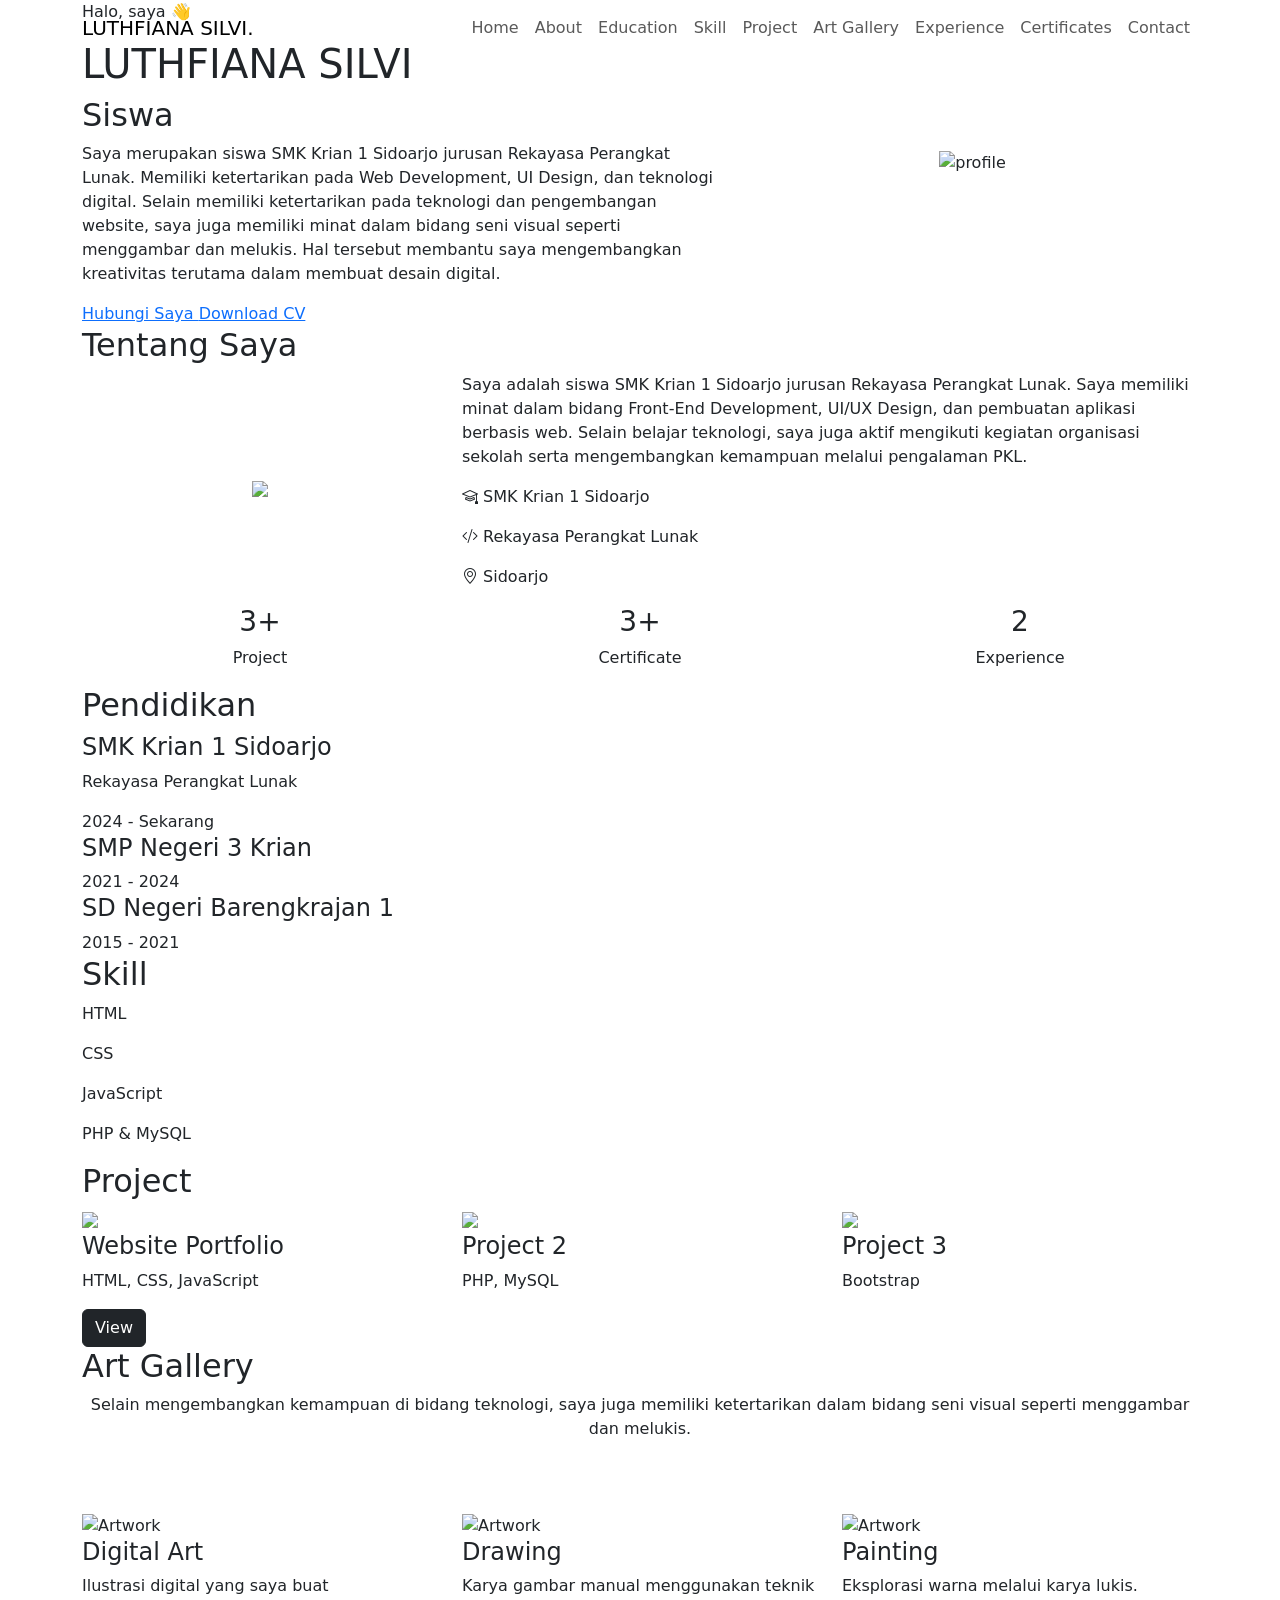
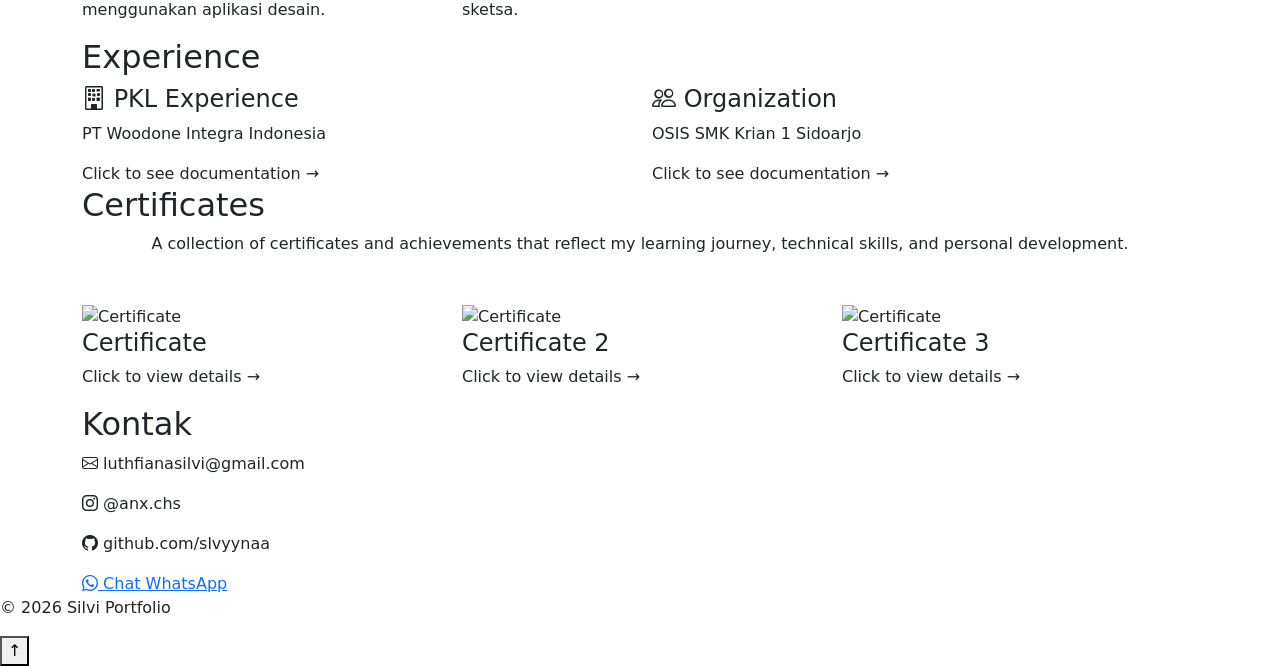
==== index.html @ 1376b007 "Add files via upload" ====
<!DOCTYPE html>
<html lang="id">

<head>

    <meta charset="UTF-8">
    <meta name="viewport" content="width=device-width, initial-scale=1.0">

    <title>Portfolio | Silvi</title>

    <!-- Bootstrap -->
    <link 
    href="https://cdn.jsdelivr.net/npm/bootstrap@5.3.7/dist/css/bootstrap.min.css" 
    rel="stylesheet">

    <!-- Bootstrap Icon -->
    <link 
    rel="stylesheet" 
    href="https://cdn.jsdelivr.net/npm/bootstrap-icons@1.11.3/font/bootstrap-icons.min.css">

    <!-- Google Font -->
    <link 
    href="https://fonts.googleapis.com/css2?family=Poppins:wght@300;400;500;600;700&display=swap" 
    rel="stylesheet">


    <!-- CSS -->
    <link rel="stylesheet" href="asset/style.css">

</head>


<body>


<!-- ================= NAVBAR ================= -->

<nav class="navbar navbar-expand-lg fixed-top">

<div class="container">

<a class="navbar-brand" href="#">
    LUTHFIANA SILVI<span>.</span>
</a>


<button 
class="navbar-toggler" 
type="button" 
data-bs-toggle="collapse" 
data-bs-target="#menu">

<i class="bi bi-list"></i>

</button>


<div class="collapse navbar-collapse" id="menu">


<ul class="navbar-nav ms-auto">


<li class="nav-item">
<a href="#home" class="nav-link">
Home
</a>
</li>


<li class="nav-item">
<a href="#about" class="nav-link">
About
</a>
</li>


<li class="nav-item">
<a href="#education" class="nav-link">
Education
</a>
</li>


<li class="nav-item">
<a href="#skill" class="nav-link">
Skill
</a>
</li>


<li class="nav-item">
<a href="#project" class="nav-link">
Project
</a>
</li>


<li class="nav-item">
    <a href="#gallery" class="nav-link">
    Art Gallery
    </a>
    </li>


<li class="nav-item">
<a href="#experience" class="nav-link">
Experience
</a>
</li>


<li class="nav-item">
    <a class="nav-link" href="#certificate">Certificates</a>
</li>


<li class="nav-item">
<a href="#contact" class="nav-link">
Contact
</a>
</li>


</ul>


</div>


</div>

</nav>





<!-- ================= HERO ================= -->

<section id="home" class="hero">


<div class="circle circle-1"></div>

<div class="circle circle-2"></div>


<div class="container">


<div class="row align-items-center">


<div class="col-lg-7">


<p class="hello">
Halo, saya 👋
</p>


<h1>
LUTHFIANA SILVI
</h1>


<h2>
Siswa 
<span id="typing"></span>
</h2>


<p class="hero-text">

Saya merupakan siswa SMK Krian 1 Sidoarjo
jurusan Rekayasa Perangkat Lunak.
Memiliki ketertarikan pada Web Development,
UI Design, dan teknologi digital.
Selain memiliki ketertarikan pada teknologi dan pengembangan website,
saya juga memiliki minat dalam bidang seni visual seperti menggambar dan melukis.
Hal tersebut membantu saya mengembangkan kreativitas terutama dalam membuat desain digital.

</p>



<div class="hero-button">


<a href="#contact" class="btn-primary-custom">

Hubungi Saya

</a>


<a href="#" class="btn-outline-custom">

Download CV

</a>


</div>


</div>





<div class="col-lg-5 text-center">


<div class="profile-wrapper">


<div class="profile-ring"></div>


<img 
src="asset/img/profile.jpeg" 
class="profile-img"
alt="profile">


</div>


</div>



</div>


</div>


</section>







<!-- ================= ABOUT ================= -->


<section id="about">


<div class="container">


<h2 class="title">
Tentang Saya
</h2>


<div class="about-card">


<div class="row align-items-center">


<div class="col-md-4 text-center">


<img 
src="asset/img/profile.jpeg"
class="about-img">


</div>



<div class="col-md-8">


<p>

Saya adalah siswa SMK Krian 1 Sidoarjo
jurusan Rekayasa Perangkat Lunak.

Saya memiliki minat dalam bidang
Front-End Development, UI/UX Design,
dan pembuatan aplikasi berbasis web.

Selain belajar teknologi, saya juga aktif
mengikuti kegiatan organisasi sekolah
serta mengembangkan kemampuan
melalui pengalaman PKL.

</p>



<div class="info">


<p>
<i class="bi bi-mortarboard"></i>
SMK Krian 1 Sidoarjo
</p>


<p>
<i class="bi bi-code-slash"></i>
Rekayasa Perangkat Lunak
</p>


<p>
<i class="bi bi-geo-alt"></i>
Sidoarjo
</p>


</div>


</div>


</div>


</div>


</div>


</section>








<!-- ================= STATISTIC ================= -->


<section class="statistic">


<div class="container">


<div class="row text-center">


<div class="col-md-4">

<h3>
3+
</h3>

<p>
Project
</p>


</div>



<div class="col-md-4">

<h3>
3+
</h3>

<p>
Certificate
</p>


</div>



<div class="col-md-4">

<h3>
2
</h3>

<p>
Experience
</p>


</div>


</div>


</div>


</section>







<!-- ================= EDUCATION ================= -->


<section id="education">


<div class="container">


<h2 class="title">
Pendidikan
</h2>


<div class="timeline">



<div class="timeline-item">


<div class="dot"></div>


<div class="timeline-content">

<h4>
SMK Krian 1 Sidoarjo
</h4>

<p>
Rekayasa Perangkat Lunak
</p>

<span>
2024 - Sekarang
</span>


</div>


</div>





<div class="timeline-item">


<div class="dot"></div>


<div class="timeline-content">


<h4>
SMP Negeri 3 Krian
</h4>


<span>
2021 - 2024
</span>


</div>


</div>





<div class="timeline-item">


<div class="dot"></div>


<div class="timeline-content">


<h4>
SD Negeri Barengkrajan 1
</h4>


<span>
2015 - 2021
</span>


</div>


</div>



</div>


</div>


</section>







<!-- ================= SKILL ================= -->


<section id="skill">


<div class="container">


<h2 class="title">
Skill
</h2>


<div class="skill-wrapper">


<div class="skill">

<p>
HTML
</p>

<div class="bar">
<span style="width:60%">
</span>
</div>


</div>



<div class="skill">

<p>
CSS
</p>

<div class="bar">
<span style="width:40%">
</span>
</div>


</div>



<div class="skill">

<p>
JavaScript
</p>

<div class="bar">
<span style="width:40%">
</span>
</div>


</div>



<div class="skill">

<p>
PHP & MySQL
</p>

<div class="bar">
<span style="width:50%">
</span>
</div>


</div>


</div>


</div>


</section>







<!-- ================= PROJECT ================= -->


<section id="project">


<div class="container">


<h2 class="title">
Project
</h2>


<div class="row g-4">


<div class="col-md-4">


<div class="project-card">


<img src="asset/img/project1.png">


<h4>
Website Portfolio
</h4>


<p>
HTML, CSS, JavaScript
</p>


<a href="https://slvyynaa.github.io/websiteportofolio" target="_blank" class="btn btn-dark">
    View
</a>


</div>


</div>





<div class="col-md-4">


<div class="project-card">


<img src="assets/project2.jpg">


<h4>
Project 2
</h4>


<p>
PHP, MySQL
</p>


</div>


</div>





<div class="col-md-4">


<div class="project-card">


<img src="assets/project3.jpg">


<h4>
Project 3
</h4>


<p>
Bootstrap
</p>


</div>


</div>



</div>


</div>


</section>





<!-- ================= ART GALLERY ================= -->

<section id="gallery">

    <div class="container">

        <h2 class="title">
            Art Gallery
        </h2>

        <p class="text-center gallery-desc">
            Selain mengembangkan kemampuan di bidang teknologi,
            saya juga memiliki ketertarikan dalam bidang seni visual
            seperti menggambar dan melukis.
        </p>

        <div class="row g-4 mt-5">

            <!-- Artwork 1 -->
            <div class="col-lg-4 col-md-6">

                <div class="gallery-card">

                    <img src="assets/art1.jpg"
                     alt="Artwork"
                     data-bs-toggle="modal"
                     data-bs-target="#art1Modal">

                    <div class="gallery-info">

                        <h4>Digital Art</h4>

                        <p>Ilustrasi digital yang saya buat menggunakan aplikasi desain.</p>

                    </div>

                </div>

            </div>

            <!-- Artwork 2 -->
            <div class="col-lg-4 col-md-6">

                <div class="gallery-card">

                    <img src="asset/img/art2.jpeg"
                     alt="Artwork"
                     data-bs-toggle="modal"
                     data-bs-target="#art2Modal">


                    <div class="gallery-info">

                        <h4>Drawing</h4>

                        <p>Karya gambar manual menggunakan teknik sketsa.</p>

                    </div>

                </div>

            </div>

            <!-- Artwork 3 -->
            <div class="col-lg-4 col-md-6">

                <div class="gallery-card">

                    <img src="assets/art3.jpg"
                     alt="Artwork"
                     data-bs-toggle="modal"
                     data-bs-target="#art3Modal">

                    <div class="gallery-info">

                        <h4>Painting</h4>

                        <p>Eksplorasi warna melalui karya lukis.</p>

                    </div>

                </div>

            </div>

        </div>

    </div>

</section>




<!-- ================= EXPERIENCE ================= -->

<section id="experience">


    <div class="container">
    
    
    <h2 class="title">
    Experience
    </h2>
    
    
    
    <div class="row g-4">
    
    
    
    <!-- PKL -->
    
    <div class="col-md-6">
    
    
    <div class="experience-card"
    data-bs-toggle="modal"
    data-bs-target="#pklModal">
    
    
    <h4>
    <i class="bi bi-building"></i>
    PKL Experience
    </h4>
    
    
    <p>
    PT Woodone Integra Indonesia
    </p>
    
    
    <span>
    Click to see documentation →
    </span>
    
    
    </div>
    
    
    </div>
    
    
    
    
    
    <!-- ORGANIZATION -->
    
    <div class="col-md-6">
    
    
    <div class="experience-card"
    data-bs-toggle="modal"
    data-bs-target="#osisModal">
    
    
    <h4>
    <i class="bi bi-people"></i>
    Organization
    </h4>
    
    
    <p>
    OSIS SMK Krian 1 Sidoarjo
    </p>
    
    
    <span>
    Click to see documentation →
    </span>
    
    
    </div>
    
    
    </div>
    
    
    
    </div>
    
    
    </div>
    
    
    </section>




<!-- ================= CERTIFICATES ================= -->

<section id="certificate">

    <div class="container">

        <h2 class="title">Certificates</h2>

        <p class="text-center certificate-desc">
            A collection of certificates and achievements that reflect my learning journey,
            technical skills, and personal development.
        </p>

        <div class="row justify-content-center g-4 mt-4">

            <!-- Certificate 1 -->
            <div class="col-lg-4 col-md-6">

                <div class="certificate-card"
                    data-bs-toggle="modal"
                    data-bs-target="#certificate1">

                    <img src="asset/img/certificate1.jpg" alt="Certificate">

                    <div class="certificate-info">

                        <h4>Certificate</h4>

                        <p>Click to view details →</p>

                    </div>

                </div>

            </div>

            <!-- Certificate 2 -->
            <div class="col-lg-4 col-md-6">

                <div class="certificate-card"
                    data-bs-toggle="modal"
                    data-bs-target="#certificate2">

                    <img src="asset/img/certificate2.jpg" alt="Certificate">

                    <div class="certificate-info">

                        <h4>Certificate 2</h4>

                        <p>Click to view details →</p>

                    </div>

                </div>

            </div>

            <!-- Certificate 3 -->
            <div class="col-lg-4 col-md-6">

                <div class="certificate-card"
                    data-bs-toggle="modal"
                    data-bs-target="#certificate3">

                    <img src="asset/img/certificate3.jpg" alt="Certificate">

                    <div class="certificate-info">

                        <h4>Certificate 3</h4>

                        <p>Click to view details →</p>

                    </div>

                </div>

            </div>

        </div>

    </div>

</section>



<!-- ================= CONTACT ================= -->


<section id="contact">


<div class="container">


<h2 class="title">
Kontak
</h2>


<div class="contact-card">


<p>
<i class="bi bi-envelope"></i>
luthfianasilvi@gmail.com
</p>


<p>
<i class="bi bi-instagram"></i>
@anx.chs
</p>


<p>
<i class="bi bi-github"></i>
github.com/slvyynaa
</p>


<a 
href="https://wa.me/6282143190004" 
target="_blank"
class="whatsapp-btn">

<i class="bi bi-whatsapp"></i>
Chat WhatsApp

</a>



</div>


</div>


</section>







<footer>

<p>
© 2026 Silvi Portfolio
</p>



<!-- ================= PKL MODAL ================= -->


<div class="modal fade" id="pklModal">


    <div class="modal-dialog modal-lg">
    
    
    <div class="modal-content">
    
    
    <div class="modal-header">
    
    
    <h3>
    PKL - PT Woodone Integra Indonesia
    </h3>
    
    
    <button 
    class="btn-close"
    data-bs-dismiss="modal">
    </button>
    
    
    </div>
    
    
    
    <div class="modal-body">
    
    
    <div class="gallery">
    
    
    <img src="asset/img/pkl1.jpeg">
    
    <img src="asset/img/pkl2.jpeg">
    
    <img src="asset/img/pkl3.jpg">
    
    
    </div>
    
    
    
    <h5>
    Deskripsi
    </h5>
    
    
    <p>
    
    Melaksanakan kegiatan Praktik Kerja Lapangan
    di PT Woodone Integra Indonesia pada bagian
    Research & Development Sample.
    
    </p>
    
    
    </div>
    
    
    </div>
    
    
    </div>
    
    
    </div>



    <!-- ================= OSIS MODAL ================= -->


<div class="modal fade" id="osisModal">


    <div class="modal-dialog modal-lg">
    
    
    <div class="modal-content">
    
    
    <div class="modal-header">
    
    
    <h3>
    OSIS SMK Krian 1 Sidoarjo
    </h3>
    
    
    <button 
    class="btn-close"
    data-bs-dismiss="modal">
    </button>
    
    
    </div>
    
    
    
    <div class="modal-body">
    
    
    <div class="gallery">
    
    
    <img src="asset/img/osis1.jpeg">
    
    <img src="asset/img/osis2.jpeg">
    
    <img src="asset/img/osis3.jpeg">
    
    
    </div>
    
    
    
    <h5>
    Deskripsi
    </h5>
    
    
    <p>
    
    Berperan aktif dalam kegiatan organisasi sekolah,
    kepanitiaan, dan membantu pelaksanaan berbagai
    acara sekolah.
    
    </p>
    
    
    </div>
    
    
    </div>
    
    
    </div>
    
    
    </div>



    <!-- ================= CERTIFICATE ================= -->

    


    <div class="modal fade" id="certificate1">

        <div class="modal-dialog modal-lg modal-dialog-centered">
    
            <div class="modal-content">
    
                <div class="modal-header">
    
                    <h3>Sertifikat 1</h3>
    
                    <button class="btn-close" data-bs-dismiss="modal"></button>
    
                </div>
    
                <div class="modal-body">
    
                    <img src="asset/img/certificate1.jpg"
                        class="img-fluid rounded shadow mb-4">
    
                    <h5>Organizer</h5>
                    <p>ABC Organization</p>
    
                    <h5>Date</h5>
                    <p>2026</p>
    
                    <h5>Description</h5>
                    <p>
                        This workshop focused on HTML, CSS, JavaScript,
                        Bootstrap, and responsive web development.
                    </p>
    
                </div>
    
            </div>
    
        </div>
    
    </div>




<div class="modal fade" id="certificate2">

    <div class="modal-dialog modal-lg modal-dialog-centered">

        <div class="modal-content">

            <div class="modal-header">

                <h3>Sertifikat 2</h3>

                <button class="btn-close" data-bs-dismiss="modal"></button>

            </div>

            <div class="modal-body">

                <img src="asset/img/certificate2.jpg"
                    class="img-fluid rounded shadow mb-4">

                <h5>Organizer</h5>
                <p>XYZ Academy</p>

                <h5>Date</h5>
                <p>2025</p>

                <h5>Description</h5>
                <p>
                    Training focused on wireframing,
                    prototyping, user interface,
                    and user experience.
                </p>

            </div>

        </div>

    </div>

</div>

    

<div class="modal fade" id="certificate3">

    <div class="modal-dialog modal-lg modal-dialog-centered">

        <div class="modal-content">

            <div class="modal-header">

                <h3>Sertifikat 3</h3>

                <button class="btn-close" data-bs-dismiss="modal"></button>

            </div>

            <div class="modal-body">

                <img src="asset/img/certificate3.jpg"
                    class="img-fluid rounded shadow mb-4">

                <h5>Achievement</h5>
                <p>Finalist</p>

                <h5>Year</h5>
                <p>2025</p>

                <h5>Description</h5>
                <p>
                    Participated in a programming competition
                    to solve software development problems.
                </p>

            </div>

        </div>

    </div>

</div>



    <!-- ================= GALLERY ================= -->




<div class="modal fade" id="art1Modal">

    <div class="modal-dialog modal-xl modal-dialog-centered">

        <div class="modal-content bg-transparent border-0">

            <div class="text-end">

                <button class="btn-close bg-white m-3"
                        data-bs-dismiss="modal"></button>

            </div>

            <div class="modal-body text-center">

                <img src="assets/art1.jpg"
                     class="img-fluid rounded shadow-lg">

            </div>

        </div>

    </div>

</div>





<div class="modal fade" id="art2Modal">

    <div class="modal-dialog modal-xl modal-dialog-centered">

        <div class="modal-content bg-transparent border-0">

            <div class="text-end">

                <button class="btn-close bg-white m-3"
                        data-bs-dismiss="modal"></button>

            </div>

            <div class="modal-body text-center">

                <img src="asset/img/art2.jpeg"
                     class="img-fluid rounded shadow-lg">

            </div>

        </div>

    </div>

</div>





<div class="modal fade" id="art3Modal">

    <div class="modal-dialog modal-xl modal-dialog-centered">

        <div class="modal-content bg-transparent border-0">

            <div class="text-end">

                <button class="btn-close bg-white m-3"
                        data-bs-dismiss="modal"></button>

            </div>

            <div class="modal-body text-center">

                <img src="assets/art3.jpg"
                     class="img-fluid rounded shadow-lg">

            </div>

        </div>

    </div>

</div>





</footer>





<button id="topBtn">

↑

</button>





<script 
src="https://cdn.jsdelivr.net/npm/bootstrap@5.3.7/dist/js/bootstrap.bundle.min.js">
</script>


<script src="asset/script.js"></script>



</body>

</html>
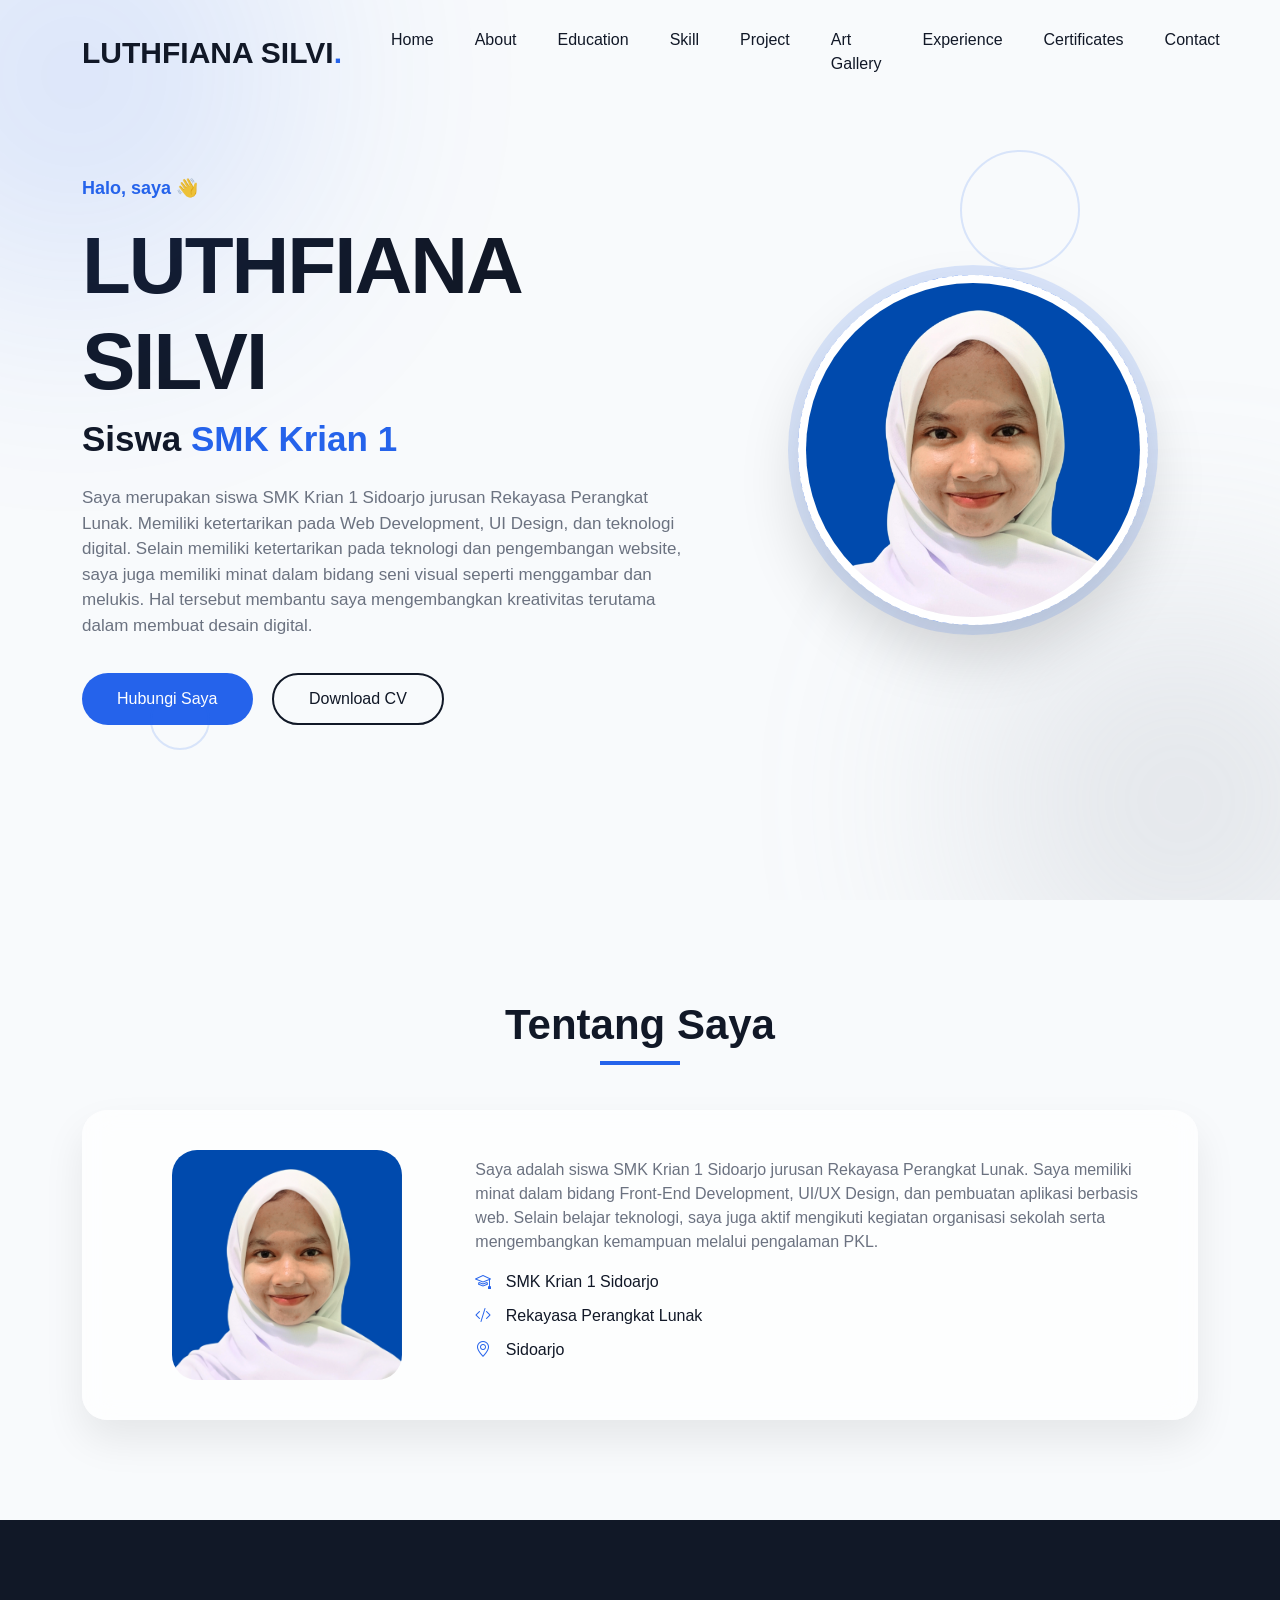
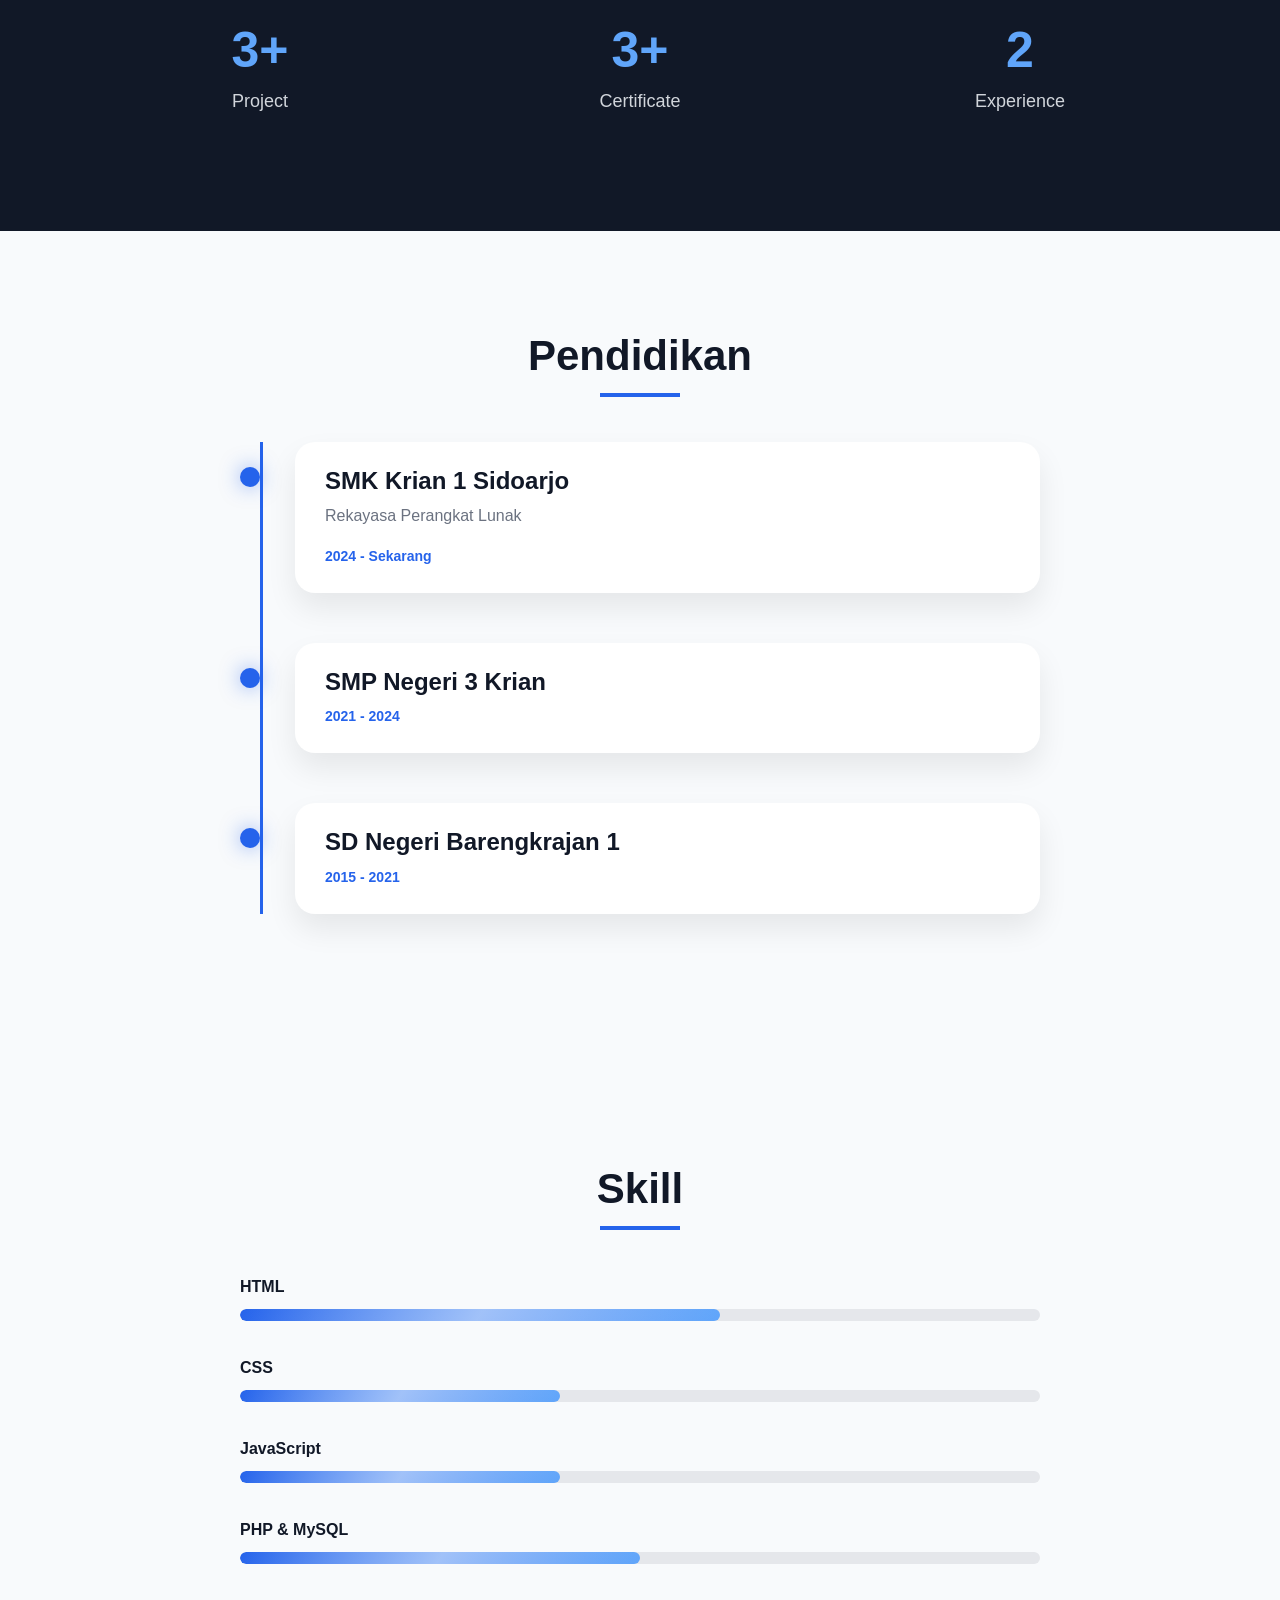
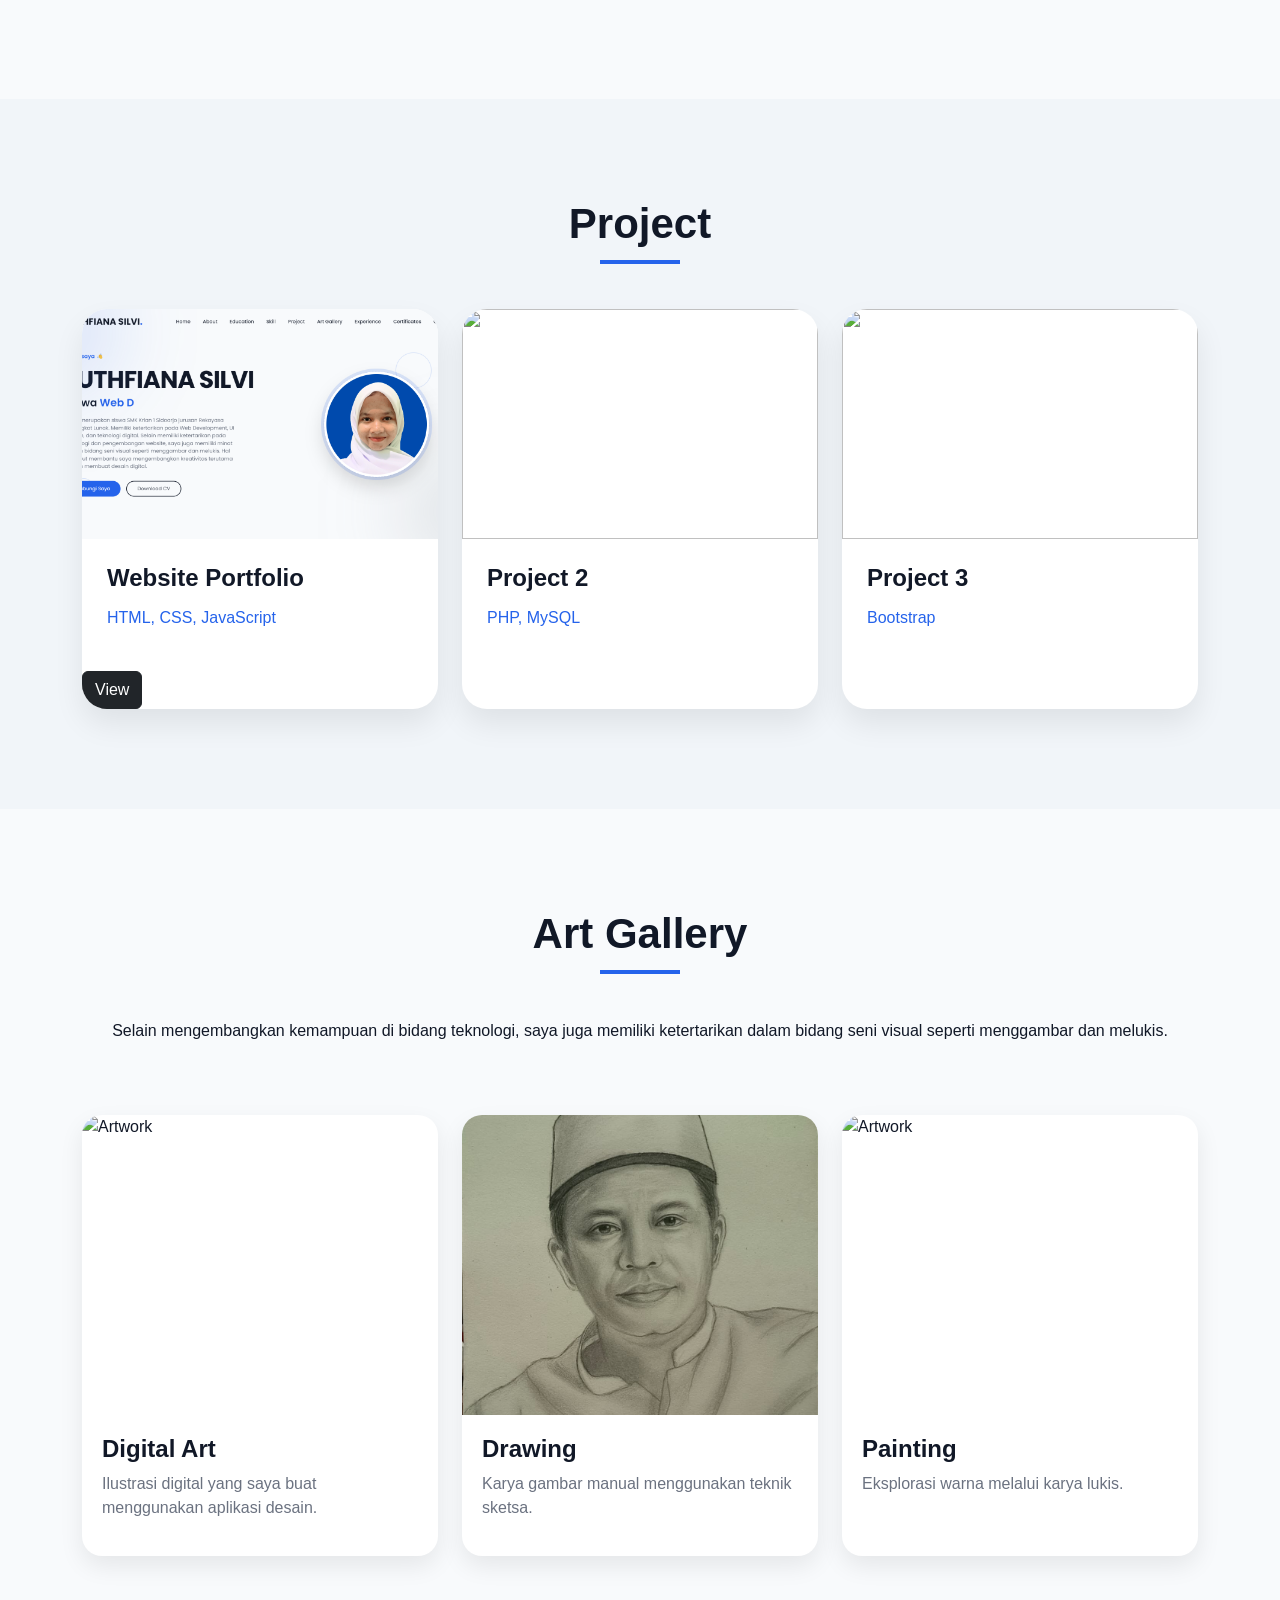
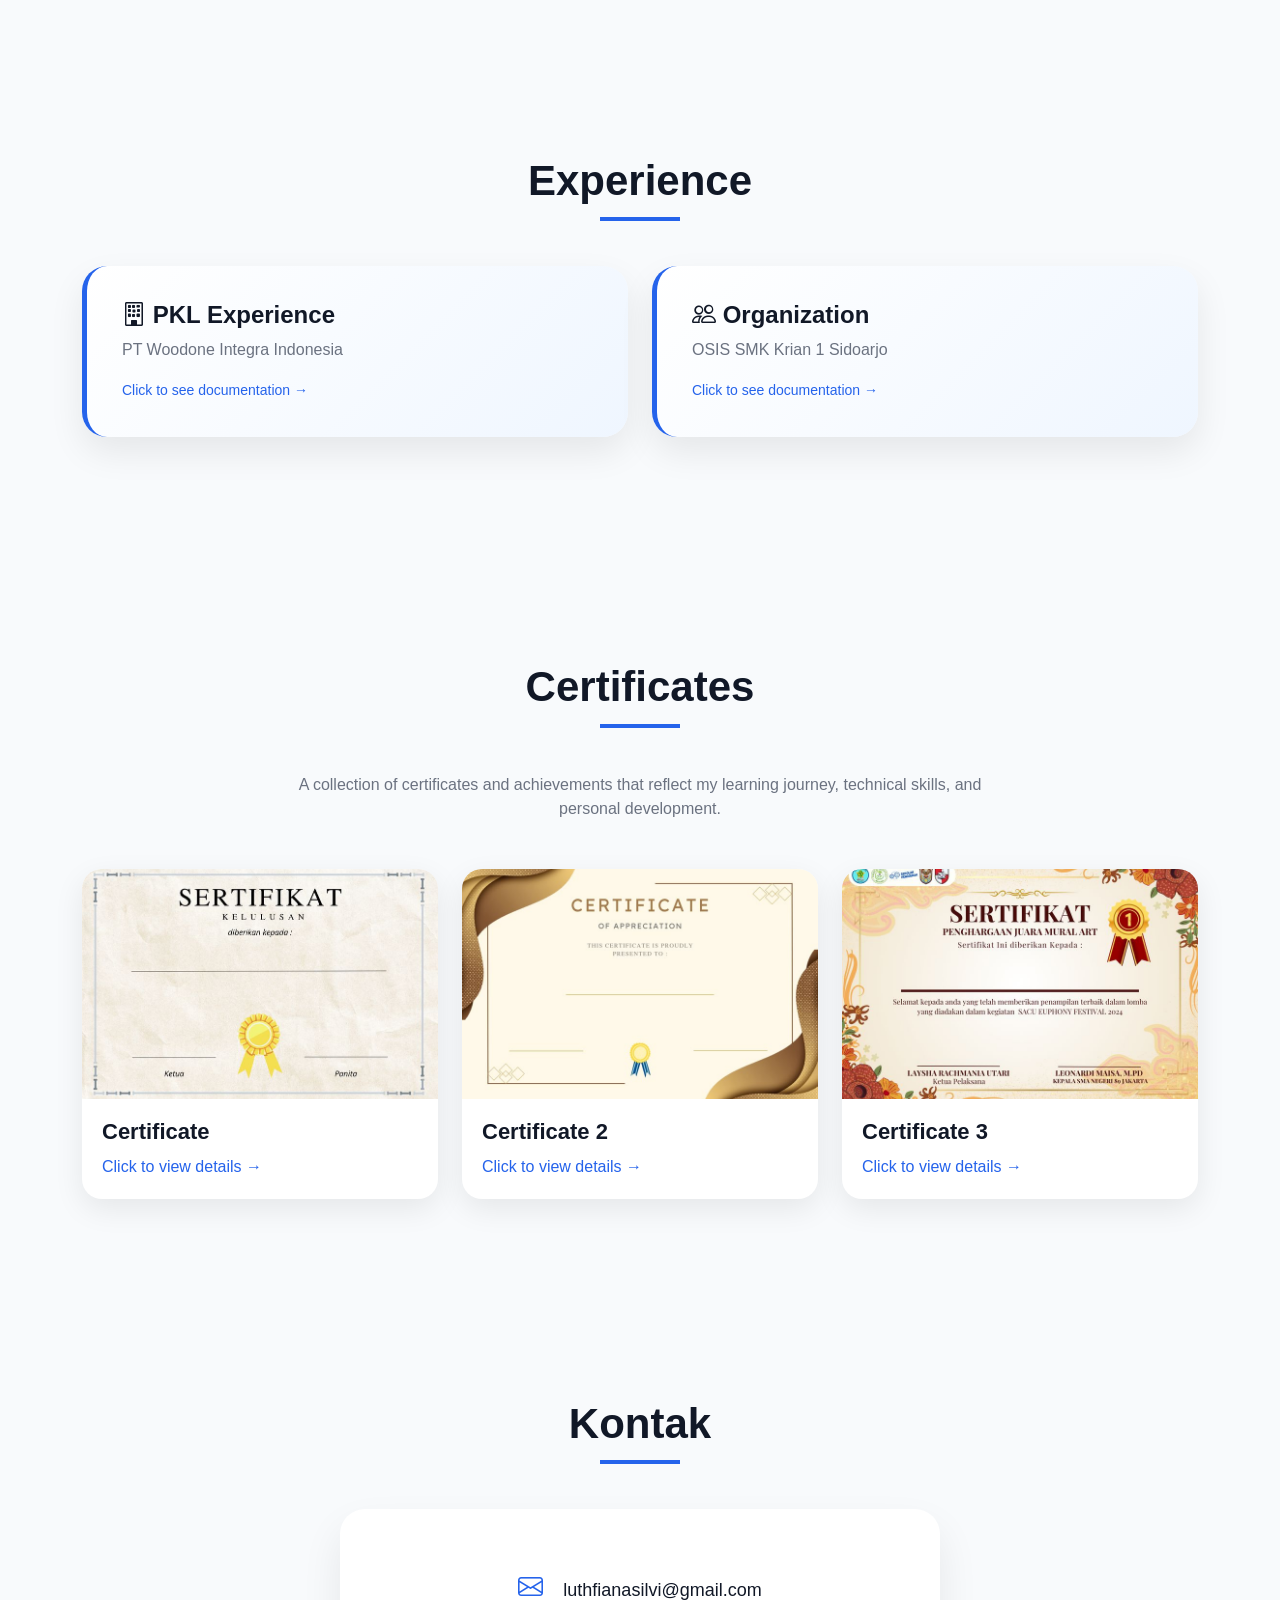
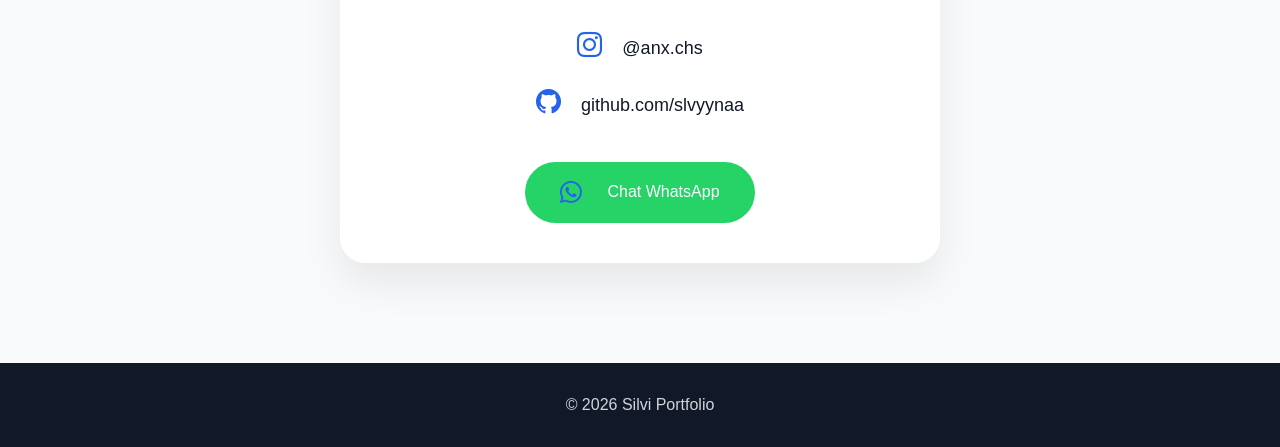
==== commit 6fe8ed7f: "Update index.html" ====
--- a/index.html
+++ b/index.html
@@ -195,7 +195,7 @@
 </a>
 
 
-<a href="#" class="btn-outline-custom">
+<a href="asset/img/cv.pdf" class="btn-outline-custom">
 
 Download CV
 
@@ -1487,4 +1487,4 @@
 
 </body>
 
-</html>+</html>
--- a/asset/style.css
+++ b/asset/style.css
@@ -0,0 +1,1653 @@
+/* ===================================
+   RESET & GLOBAL
+=================================== */
+
+*{
+    margin:0;
+    padding:0;
+    box-sizing:border-box;
+    font-family:'Poppins',sans-serif;
+    scroll-behavior:smooth;
+}
+
+
+:root{
+
+    --black:#111827;
+    --dark:#1f2937;
+    --gray:#6b7280;
+    --light:#f8fafc;
+    --white:#ffffff;
+
+    --blue:#2563eb;
+    --blue-light:#60a5fa;
+    --blue-soft:#dbeafe;
+
+}
+
+
+body{
+
+    background:var(--light);
+    color:var(--black);
+    overflow-x:hidden;
+
+}
+
+
+section{
+
+    padding:100px 0;
+    position:relative;
+
+}
+
+
+a{
+
+    text-decoration:none;
+
+}
+
+
+
+/* ===================================
+   NAVBAR
+=================================== */
+
+
+.navbar{
+
+    padding:20px 0;
+    transition:.4s;
+    z-index:999;
+
+}
+
+
+.navbar.scrolled{
+
+    background:rgba(255,255,255,.85);
+    backdrop-filter:blur(15px);
+    box-shadow:0 10px 30px rgba(0,0,0,.08);
+
+}
+
+
+
+.navbar-brand{
+
+    font-size:30px;
+    font-weight:700;
+    color:var(--black)!important;
+
+}
+
+
+.navbar-brand span{
+
+    color:var(--blue);
+
+}
+
+
+
+.nav-link{
+
+    color:var(--black)!important;
+    margin-left:25px;
+    font-weight:500;
+    position:relative;
+
+}
+
+
+
+.nav-link::after{
+
+    content:"";
+    position:absolute;
+    left:0;
+    bottom:-5px;
+
+    width:0%;
+    height:2px;
+
+    background:var(--blue);
+    transition:.3s;
+
+}
+
+
+.nav-link:hover::after{
+
+    width:100%;
+
+}
+
+
+
+.navbar-toggler{
+
+    border:none;
+    font-size:25px;
+
+}
+
+
+.navbar-toggler:focus{
+
+    box-shadow:none;
+
+}
+
+
+
+
+
+/* ===================================
+   HERO
+=================================== */
+
+
+.hero{
+
+    min-height:100vh;
+    display:flex;
+    align-items:center;
+    overflow:hidden;
+
+}
+
+
+
+.hero::before{
+
+    content:"";
+
+    position:absolute;
+
+    width:450px;
+    height:450px;
+
+    background:var(--blue);
+
+    opacity:.15;
+
+    filter:blur(130px);
+
+    top:-150px;
+    left:-150px;
+
+    border-radius:50%;
+
+}
+
+
+
+.hero::after{
+
+    content:"";
+
+    position:absolute;
+
+    width:400px;
+    height:400px;
+
+    background:#9ca3af;
+
+    opacity:.25;
+
+    filter:blur(120px);
+
+    right:-100px;
+    bottom:-100px;
+
+    border-radius:50%;
+
+}
+
+
+
+.circle{
+
+    position:absolute;
+
+    border-radius:50%;
+
+    border:2px solid rgba(37,99,235,.15);
+
+}
+
+
+
+.circle-1{
+
+    width:120px;
+    height:120px;
+
+    top:150px;
+    right:200px;
+
+}
+
+
+
+.circle-2{
+
+    width:60px;
+    height:60px;
+
+    bottom:150px;
+    left:150px;
+
+}
+
+
+
+
+.hello{
+
+    color:var(--blue);
+    font-weight:600;
+    font-size:18px;
+
+}
+
+
+
+.hero h1{
+
+    font-size:80px;
+    font-weight:700;
+    letter-spacing:-2px;
+
+}
+
+
+
+.hero h2{
+
+    font-size:35px;
+    font-weight:600;
+
+}
+
+
+
+#typing{
+
+    color:var(--blue);
+
+}
+
+
+
+.hero-text{
+
+    margin-top:25px;
+    max-width:600px;
+    color:var(--gray);
+    font-size:17px;
+
+}
+
+
+
+
+.hero-button{
+
+    margin-top:35px;
+
+}
+
+
+
+
+.btn-primary-custom{
+
+    display:inline-block;
+
+    background:var(--blue);
+
+    color:white;
+
+    padding:14px 35px;
+
+    border-radius:50px;
+
+    margin-right:15px;
+
+    transition:.3s;
+
+}
+
+
+
+.btn-primary-custom:hover{
+
+    background:#1d4ed8;
+    color:white;
+
+    transform:translateY(-5px);
+
+}
+
+
+
+
+
+.btn-outline-custom{
+
+    display:inline-block;
+
+    border:2px solid var(--black);
+
+    color:var(--black);
+
+    padding:12px 35px;
+
+    border-radius:50px;
+
+    transition:.3s;
+
+}
+
+
+
+.btn-outline-custom:hover{
+
+    background:var(--black);
+
+    color:white;
+
+}
+
+
+
+
+
+/* FOTO */
+
+
+.profile-wrapper{
+
+    position:relative;
+
+    width:350px;
+    height:350px;
+
+    margin:auto;
+
+}
+
+
+
+.profile-img{
+
+    width:100%;
+    height:100%;
+
+    object-fit:cover;
+
+    border-radius:50%;
+
+    position:relative;
+
+    z-index:2;
+
+    border:8px solid white;
+
+    box-shadow:
+
+    0 0 0 10px rgba(37,99,235,.15),
+
+    0 30px 60px rgba(0,0,0,.15);
+
+}
+
+
+
+.profile-ring{
+
+    position:absolute;
+
+    width:100%;
+    height:100%;
+
+    border-radius:50%;
+
+    border:2px dashed var(--blue);
+
+    animation:rotate 15s linear infinite;
+
+}
+
+
+
+@keyframes rotate{
+
+    from{
+
+        transform:rotate(0);
+
+    }
+
+    to{
+
+        transform:rotate(360deg);
+
+    }
+
+}
+
+
+
+
+/* ===================================
+   TITLE
+=================================== */
+
+
+.title{
+
+    text-align:center;
+
+    font-size:42px;
+
+    font-weight:700;
+
+    margin-bottom:60px;
+
+    position:relative;
+
+}
+
+
+
+.title::after{
+
+    content:"";
+
+    position:absolute;
+
+    width:80px;
+
+    height:4px;
+
+    background:var(--blue);
+
+    bottom:-15px;
+
+    left:50%;
+
+    transform:translateX(-50%);
+
+}
+
+
+
+
+
+/* ===================================
+   ABOUT
+=================================== */
+
+
+.about-card{
+
+    background:rgba(255,255,255,.7);
+
+    backdrop-filter:blur(15px);
+
+    border-radius:25px;
+
+    padding:40px;
+
+    box-shadow:0 20px 40px rgba(0,0,0,.08);
+
+}
+
+
+
+.about-img{
+
+    width:230px;
+
+    height:230px;
+
+    object-fit:cover;
+
+    border-radius:25px;
+
+}
+
+
+
+.about-card p{
+
+    color:var(--gray);
+
+}
+
+
+
+.info p{
+
+    color:var(--black);
+
+    margin:10px 0;
+
+}
+
+
+
+.info i{
+
+    color:var(--blue);
+
+    margin-right:10px;
+
+}
+
+/* ===================================
+   STATISTIC
+=================================== */
+
+.statistic{
+
+    background:#111827;
+    color:white;
+
+}
+
+
+.statistic h3{
+
+    font-size:50px;
+    font-weight:700;
+    color:#60a5fa;
+
+}
+
+
+.statistic p{
+
+    color:#d1d5db;
+    font-size:18px;
+
+}
+
+
+
+/* ===================================
+   EDUCATION TIMELINE
+=================================== */
+
+
+.timeline{
+
+    max-width:800px;
+    margin:auto;
+    position:relative;
+
+}
+
+
+.timeline::before{
+
+    content:"";
+
+    position:absolute;
+
+    width:3px;
+
+    height:100%;
+
+    background:var(--blue);
+
+    left:20px;
+
+    top:0;
+
+}
+
+
+
+.timeline-item{
+
+    position:relative;
+
+    display:flex;
+
+    margin-bottom:50px;
+
+}
+
+
+
+.dot{
+
+    width:20px;
+
+    height:20px;
+
+    background:var(--blue);
+
+    border-radius:50%;
+
+    margin-right:35px;
+
+    margin-top:25px;
+
+    flex-shrink:0;
+
+    box-shadow:0 0 20px rgba(37,99,235,.5);
+
+}
+
+
+
+.timeline-content{
+
+    background:white;
+
+    padding:25px 30px;
+
+    border-radius:20px;
+
+    width:100%;
+
+    box-shadow:
+
+    0 15px 30px rgba(0,0,0,.08);
+
+    transition:.3s;
+
+}
+
+
+
+.timeline-content:hover{
+
+    transform:translateX(10px);
+
+    box-shadow:
+
+    0 20px 40px rgba(37,99,235,.15);
+
+}
+
+
+
+.timeline-content h4{
+
+    font-weight:600;
+
+}
+
+
+
+.timeline-content p{
+
+    color:var(--gray);
+
+}
+
+
+
+.timeline-content span{
+
+    color:var(--blue);
+
+    font-size:14px;
+
+    font-weight:600;
+
+}
+
+
+
+
+
+/* ===================================
+   SKILL
+=================================== */
+
+
+.skill-wrapper{
+
+    max-width:800px;
+
+    margin:auto;
+
+}
+
+
+
+.skill{
+
+    margin-bottom:35px;
+
+}
+
+
+
+.skill p{
+
+    font-weight:600;
+
+    margin-bottom:10px;
+
+}
+
+
+
+.bar{
+
+    height:12px;
+
+    width:100%;
+
+    background:#e5e7eb;
+
+    border-radius:50px;
+
+    overflow:hidden;
+
+}
+
+
+
+.bar span{
+
+    display:block;
+
+    height:100%;
+
+    background:
+
+    linear-gradient(
+    90deg,
+    #2563eb,
+    #60a5fa
+    );
+
+    border-radius:50px;
+
+    position:relative;
+
+}
+
+
+
+.bar span::after{
+
+    content:"";
+
+    position:absolute;
+
+    top:0;
+
+    left:0;
+
+    width:100%;
+
+    height:100%;
+
+    background:
+
+    linear-gradient(
+    120deg,
+    transparent,
+    rgba(255,255,255,.5),
+    transparent
+    );
+
+    animation:shine 2s infinite;
+
+}
+
+
+
+@keyframes shine{
+
+    from{
+
+        transform:translateX(-100%);
+
+    }
+
+    to{
+
+        transform:translateX(100%);
+
+    }
+
+}
+
+
+
+
+
+/* ===================================
+   PROJECT
+=================================== */
+
+
+#project{
+
+    background:#f1f5f9;
+
+}
+
+
+
+.project-card{
+
+    background:white;
+
+    border-radius:25px;
+
+    overflow:hidden;
+
+    height:100%;
+
+    transition:.4s;
+
+    box-shadow:
+
+    0 15px 30px rgba(0,0,0,.08);
+
+}
+
+
+
+.project-card:hover{
+
+    transform:translateY(-15px);
+
+    box-shadow:
+
+    0 25px 50px rgba(37,99,235,.18);
+
+}
+
+
+
+.project-card img{
+
+    width:100%;
+
+    height:230px;
+
+    object-fit:cover;
+
+}
+
+
+
+.project-card h4{
+
+    padding:25px 25px 5px;
+
+    font-weight:600;
+
+}
+
+
+
+.project-card p{
+
+    padding:0 25px 25px;
+
+    color:var(--blue);
+
+    font-weight:500;
+
+}
+
+
+
+
+
+/* ===================================
+   EXPERIENCE
+=================================== */
+
+
+.experience-card{
+
+    background:
+
+    linear-gradient(
+    135deg,
+    white,
+    #eff6ff
+    );
+
+    padding:35px;
+
+    border-radius:25px;
+
+    margin-bottom:25px;
+
+    border-left:5px solid var(--blue);
+
+    box-shadow:
+
+    0 15px 35px rgba(0,0,0,.08);
+
+    transition:.3s;
+
+}
+
+
+
+.experience-card:hover{
+
+    transform:translateX(10px);
+
+}
+
+
+
+.experience-card h4{
+
+    font-weight:600;
+
+}
+
+
+
+.experience-card p{
+
+    color:var(--gray);
+
+}
+
+
+
+
+
+/* ===================================
+   CONTACT
+=================================== */
+
+
+.contact-card{
+
+    background:white;
+
+    padding:40px;
+
+    border-radius:25px;
+
+    max-width:600px;
+
+    margin:auto;
+
+    text-align:center;
+
+    box-shadow:
+
+    0 20px 40px rgba(0,0,0,.08);
+
+}
+
+
+
+.contact-card p{
+
+    font-size:18px;
+
+    margin:20px;
+
+}
+
+
+
+.contact-card i{
+
+    color:var(--blue);
+
+    font-size:25px;
+
+    margin-right:15px;
+
+}
+
+
+
+
+/* ===================================
+   FOOTER
+=================================== */
+
+
+footer{
+
+    background:#111827;
+
+    color:white;
+
+    text-align:center;
+
+    padding:30px;
+
+}
+
+
+
+footer p{
+
+    margin:0;
+
+    color:#d1d5db;
+
+}
+
+
+
+
+
+/* ===================================
+   BACK TO TOP
+=================================== */
+
+
+#topBtn{
+
+    position:fixed;
+
+    bottom:30px;
+
+    right:30px;
+
+    width:50px;
+
+    height:50px;
+
+    border:none;
+
+    border-radius:50%;
+
+    background:var(--blue);
+
+    color:white;
+
+    font-size:22px;
+
+    cursor:pointer;
+
+    display:none;
+
+    box-shadow:
+
+    0 10px 25px rgba(37,99,235,.4);
+
+    transition:.3s;
+
+}
+
+
+
+#topBtn:hover{
+
+    transform:translateY(-5px);
+
+    background:#1d4ed8;
+
+}
+
+
+
+
+
+/* ===================================
+   SCROLL ANIMATION
+=================================== */
+
+
+section{
+
+    opacity:0;
+
+    transform:translateY(40px);
+
+    transition:1s;
+
+}
+
+
+
+section.show{
+
+    opacity:1;
+
+    transform:translateY(0);
+
+}
+
+
+
+
+
+/* ===================================
+   RESPONSIVE
+=================================== */
+
+
+@media(max-width:991px){
+
+
+.hero{
+
+    text-align:center;
+
+}
+
+
+.hero h1{
+
+    font-size:60px;
+
+}
+
+
+
+.hero h2{
+
+    font-size:28px;
+
+}
+
+
+
+.hero-text{
+
+    margin:auto;
+
+}
+
+
+
+.profile-wrapper{
+
+    margin-top:50px;
+
+    width:280px;
+
+    height:280px;
+
+}
+
+
+
+.nav-link{
+
+    margin-left:0;
+
+    padding:10px 0;
+
+}
+
+
+
+}
+
+
+
+
+
+@media(max-width:576px){
+
+
+section{
+
+    padding:70px 0;
+
+}
+
+
+
+.hero h1{
+
+    font-size:45px;
+
+}
+
+
+
+.hero h2{
+
+    font-size:22px;
+
+}
+
+
+
+.btn-primary-custom,
+.btn-outline-custom{
+
+    display:block;
+
+    margin:15px auto;
+
+    width:80%;
+
+}
+
+
+
+.title{
+
+    font-size:32px;
+
+}
+
+
+
+.about-card{
+
+    padding:25px;
+
+}
+
+
+
+.profile-wrapper{
+
+    width:230px;
+
+    height:230px;
+
+}
+
+
+
+.timeline::before{
+
+    left:10px;
+
+}
+
+
+
+.dot{
+
+    width:15px;
+
+    height:15px;
+
+    margin-right:20px;
+
+}
+
+
+
+.timeline-content{
+
+    padding:20px;
+
+}
+
+
+}
+
+/* ===================================
+   GALERY
+=================================== */
+
+
+#gallery{
+
+    background:#f8fafc;
+
+}
+
+.gallery-card{
+
+    background:#fff;
+
+    border-radius:20px;
+
+    overflow:hidden;
+
+    box-shadow:0 10px 25px rgba(0,0,0,.08);
+
+    transition:.3s;
+
+    height:100%;
+
+}
+
+.gallery-card:hover{
+
+    transform:translateY(-8px);
+
+    box-shadow:0 20px 40px rgba(37,99,235,.18);
+
+}
+
+.gallery-card img{
+
+    width:100%;
+
+    height:300px;
+
+    object-fit:cover;
+
+    display:block;
+
+}
+
+.gallery-info{
+
+    padding:20px;
+
+}
+
+.gallery-info h4{
+
+    font-weight:600;
+
+}
+
+.gallery-info p{
+
+    color:#6b7280;
+
+}
+
+
+
+
+
+/* ===================================
+   WHATSAPP BUTTON
+=================================== */
+
+
+.whatsapp-btn{
+
+    display:inline-flex;
+
+    align-items:center;
+
+    gap:10px;
+
+    margin-top:20px;
+
+    padding:14px 35px;
+
+    background:#25D366;
+
+    color:white;
+
+    border-radius:50px;
+
+    font-weight:500;
+
+    transition:.3s;
+
+}
+
+
+
+.whatsapp-btn i{
+
+    font-size:22px;
+
+}
+
+
+
+.whatsapp-btn:hover{
+
+    background:#128C7E;
+
+    color:white;
+
+    transform:translateY(-5px);
+
+    box-shadow:
+
+    0 15px 30px rgba(37,211,102,.3);
+
+}
+
+/* EXPERIENCE DETAIL */
+
+.experience-card{
+
+    cursor:pointer;
+    
+    }
+    
+    
+    .experience-card span{
+    
+    color:var(--blue);
+    
+    font-size:14px;
+    
+    }
+    
+    
+    
+/* ===============================
+   EXPERIENCE MODAL
+================================ */
+
+
+.modal-dialog{
+
+    max-width:900px;
+
+}
+
+
+.modal-content{
+
+    border-radius:25px;
+
+    border:none;
+
+    overflow:hidden;
+
+}
+
+
+.modal-body{
+
+    padding:40px;
+
+    max-height:70vh;
+
+    overflow-y:auto;
+
+}
+
+
+.modal-header{
+
+    padding:25px 35px;
+
+}
+
+
+.modal-header h3{
+
+    font-weight:700;
+
+}
+
+
+/* Gallery Foto */
+
+.gallery{
+
+    display:grid;
+
+    grid-template-columns:repeat(3,1fr);
+
+    gap:20px;
+
+    margin-bottom:35px;
+
+}
+
+
+.gallery img{
+
+    width:100%;
+
+    height:230px;
+
+    object-fit:cover;
+
+    border-radius:15px;
+
+    transition:.3s;
+
+}
+
+
+.gallery img:hover{
+
+    transform:scale(1.05);
+
+}
+
+
+/* Isi Detail */
+
+.modal-body h5{
+
+    font-weight:600;
+
+    margin-top:30px;
+
+    margin-bottom:15px;
+
+}
+
+
+.modal-body p{
+
+    line-height:1.8;
+
+    color:#6b7280;
+
+}
+
+
+.modal-body ul{
+
+    line-height:2;
+
+}
+    
+    
+    
+    @media(max-width:768px){
+    
+    .gallery{
+    
+    grid-template-columns:1fr;
+    
+    }
+    
+    }
+
+/*===================================
+    CERTIFICATES
+===================================*/
+
+#certificate{
+
+    background:#f8fafc;
+
+}
+
+.certificate-desc{
+
+    max-width:700px;
+    margin:auto;
+    color:#6b7280;
+
+}
+
+.certificate-card{
+
+    background:#fff;
+    border-radius:20px;
+    overflow:hidden;
+    cursor:pointer;
+    box-shadow:0 10px 30px rgba(0,0,0,.08);
+    transition:.35s;
+    height:100%;
+
+}
+
+.certificate-card:hover{
+
+    transform:translateY(-8px);
+
+    box-shadow:0 20px 40px rgba(37,99,235,.18);
+
+}
+
+.certificate-card img{
+
+    width:100%;
+    height:230px;
+    object-fit:cover;
+    display:block;
+
+}
+
+.certificate-info{
+
+    padding:20px;
+
+}
+
+.certificate-info h4{
+
+    font-size:22px;
+    font-weight:600;
+    margin-bottom:10px;
+
+}
+
+.certificate-info p{
+
+    color:#2563eb;
+    margin:0;
+
+}
+
+.gallery-card img{
+
+    cursor:pointer;
+
+    transition:.35s;
+
+}
+
+.gallery-card img:hover{
+
+    transform:scale(1.05);
+
+}
+
+
+.modal-body img{
+
+    max-height:85vh;
+
+    object-fit:contain;
+
+}
